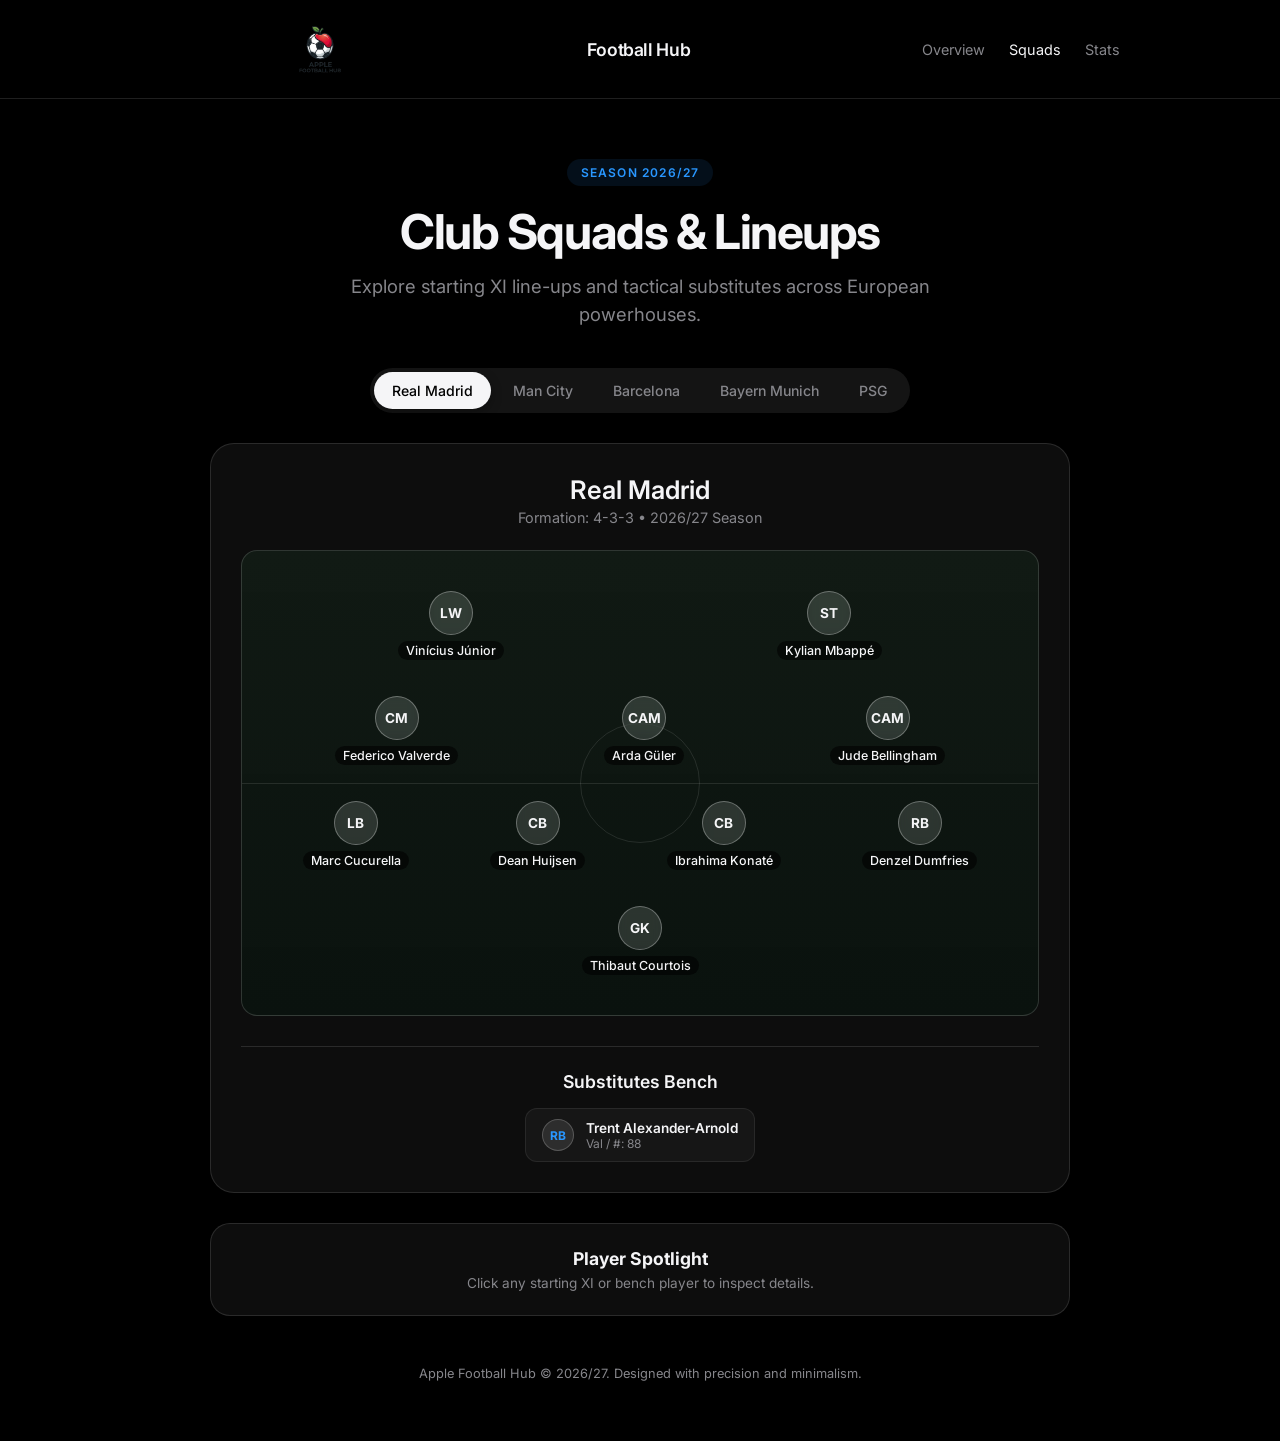
==== AppleFC/squads.html @ 1235b4f9 "Add files via upload" ====
<!DOCTYPE html>
<html lang="en">
<head>
  <meta charset="UTF-8">
  <meta name="viewport" content="width=device-width, initial-scale=1.0">
  <title>Apple Football Hub - Squads</title>
  <link rel="preconnect" href="https://fonts.googleapis.com">
  <link rel="preconnect" href="https://fonts.gstatic.com" crossorigin>
  <link href="https://fonts.googleapis.com/css2?family=Inter:wght@300;400;500;600;700&display=swap" rel="stylesheet">
  <style>
    :root {
      --bg-color: #000000;
      --card-bg: rgba(255, 255, 255, 0.05);
      --card-border: rgba(255, 255, 255, 0.12);
      --text-main: #f5f5f7;
      --text-muted: #86868b;
      --accent-color: #2997ff;
      --font-family: 'Inter', -apple-system, BlinkMacSystemFont, "SF Pro Display", sans-serif;
    }

    * {
      box-sizing: border-box;
      margin: 0;
      padding: 0;
    }

    body {
      background-color: var(--bg-color);
      color: var(--text-main);
      font-family: var(--font-family);
      -webkit-font-smoothing: antialiased;
      padding-bottom: 60px;
    }

    .navbar {
      position: sticky;
      top: 0;
      z-index: 100;
      background: rgba(0, 0, 0, 0.8);
      backdrop-filter: blur(20px);
      -webkit-backdrop-filter: blur(20px);
      border-bottom: 1px solid var(--card-border);
    }

    .nav-container {
      max-width: 1000px;
      margin: 0 auto;
      display: flex;
      justify-content: space-between;
      align-items: center;
      padding: 14px 20px;
    }

    .brand-logo {
      color: var(--text-main);
      text-decoration: none;
      font-weight: 600;
      font-size: 1.1rem;
      letter-spacing: -0.02em;
    }

    .nav-links {
      display: flex;
      list-style: none;
      gap: 24px;
    }

    .nav-item {
      color: var(--text-muted);
      text-decoration: none;
      font-size: 0.9rem;
      transition: color 0.2s ease;
    }

    .nav-item:hover, .nav-item.active {
      color: var(--text-main);
    }

    .hero-section {
      text-align: center;
      padding: 60px 20px 40px;
      max-width: 700px;
      margin: 0 auto;
    }

    .badge {
      font-size: 0.75rem;
      font-weight: 600;
      text-transform: uppercase;
      color: var(--accent-color);
      letter-spacing: 0.1em;
      background: rgba(41, 151, 255, 0.1);
      padding: 6px 14px;
      border-radius: 20px;
      display: inline-block;
      margin-bottom: 16px;
    }

    .hero-section h1 {
      font-size: 3rem;
      font-weight: 700;
      letter-spacing: -0.03em;
      margin-bottom: 12px;
    }

    .hero-section p {
      color: var(--text-muted);
      font-size: 1.15rem;
      line-height: 1.5;
    }

    .hub-container {
      max-width: 900px;
      margin: 0 auto;
      padding: 0 20px;
    }

    .tab-section {
      display: flex;
      justify-content: center;
      margin-bottom: 30px;
    }

    .tabs {
      background: rgba(255, 255, 255, 0.08);
      padding: 4px;
      border-radius: 30px;
      display: flex;
      gap: 4px;
      flex-wrap: wrap;
      justify-content: center;
    }

    .tab-btn {
      background: transparent;
      border: none;
      color: var(--text-muted);
      padding: 10px 18px;
      border-radius: 20px;
      font-family: inherit;
      font-size: 0.88rem;
      font-weight: 500;
      cursor: pointer;
      transition: all 0.25s ease;
    }

    .tab-btn.active {
      background: var(--text-main);
      color: #000;
      box-shadow: 0 4px 12px rgba(0, 0, 0, 0.3);
    }

    .pitch-card-wrapper {
      background: var(--card-bg);
      border: 1px solid var(--card-border);
      border-radius: 24px;
      padding: 30px;
      backdrop-filter: blur(10px);
    }

    .card-header {
      text-align: center;
      margin-bottom: 24px;
    }

    .card-header h2 {
      font-size: 1.6rem;
      font-weight: 600;
    }

    .card-header p {
      color: var(--text-muted);
      font-size: 0.9rem;
      margin-top: 4px;
    }

    .pitch {
      position: relative;
      background: linear-gradient(180deg, rgba(20, 35, 25, 0.6) 0%, rgba(10, 20, 15, 0.8) 100%);
      border: 1px solid rgba(255, 255, 255, 0.15);
      border-radius: 16px;
      padding: 40px 20px;
      display: flex;
      flex-direction: column;
      gap: 36px;
      overflow: hidden;
    }

    .pitch-line.half-line {
      position: absolute;
      top: 50%;
      left: 0;
      right: 0;
      height: 1px;
      background: rgba(255, 255, 255, 0.1);
    }

    .pitch-line.center-circle {
      position: absolute;
      top: 50%;
      left: 50%;
      transform: translate(-50%, -50%);
      width: 120px;
      height: 120px;
      border: 1px solid rgba(255, 255, 255, 0.1);
      border-radius: 50%;
    }

    .pitch-row {
      display: flex;
      justify-content: space-around;
      position: relative;
      z-index: 2;
    }

    .player-card {
      display: flex;
      flex-direction: column;
      align-items: center;
      cursor: pointer;
      transition: transform 0.2s ease;
    }

    .player-card:hover {
      transform: translateY(-4px) scale(1.05);
    }

    .player-badge {
      width: 44px;
      height: 44px;
      border-radius: 50%;
      background: rgba(255, 255, 255, 0.12);
      border: 1px solid rgba(255, 255, 255, 0.3);
      display: flex;
      align-items: center;
      justify-content: center;
      font-weight: 700;
      font-size: 0.85rem;
      color: var(--text-main);
      backdrop-filter: blur(5px);
    }

    .player-name {
      margin-top: 6px;
      font-size: 0.78rem;
      font-weight: 500;
      background: rgba(0, 0, 0, 0.6);
      padding: 2px 8px;
      border-radius: 10px;
      text-align: center;
    }

    .subs-section {
      margin-top: 30px;
      padding-top: 24px;
      border-top: 1px solid var(--card-border);
    }

    .subs-title {
      font-size: 1.1rem;
      font-weight: 600;
      text-align: center;
      margin-bottom: 16px;
      color: var(--text-main);
    }

    .subs-grid {
      display: flex;
      justify-content: center;
      gap: 16px;
      flex-wrap: wrap;
    }

    .sub-card {
      background: rgba(255, 255, 255, 0.04);
      border: 1px solid rgba(255, 255, 255, 0.08);
      border-radius: 12px;
      padding: 10px 16px;
      display: flex;
      align-items: center;
      gap: 12px;
      min-width: 140px;
      cursor: pointer;
      transition: background 0.2s ease, border-color 0.2s ease;
    }

    .sub-card:hover {
      background: rgba(255, 255, 255, 0.08);
      border-color: rgba(255, 255, 255, 0.2);
    }

    .sub-badge {
      width: 32px;
      height: 32px;
      border-radius: 50%;
      background: rgba(255, 255, 255, 0.1);
      border: 1px solid rgba(255, 255, 255, 0.2);
      display: flex;
      align-items: center;
      justify-content: center;
      font-weight: 700;
      font-size: 0.75rem;
      color: var(--accent-color);
    }

    .sub-info {
      display: flex;
      flex-direction: column;
    }

    .sub-name {
      font-size: 0.85rem;
      font-weight: 600;
      color: var(--text-main);
    }

    .sub-pos {
      font-size: 0.75rem;
      color: var(--text-muted);
    }

    .inspector-section {
      margin-top: 30px;
    }

    .glass-card {
      background: var(--card-bg);
      border: 1px solid var(--card-border);
      border-radius: 20px;
      padding: 24px;
      text-align: center;
    }

    .glass-card h3 {
      font-size: 1.1rem;
      margin-bottom: 6px;
    }

    .hint {
      color: var(--text-muted);
      font-size: 0.85rem;
    }

    .stats-grid {
      display: flex;
      justify-content: center;
      gap: 20px;
      margin-top: 16px;
    }

    .stat-box {
      background: rgba(255, 255, 255, 0.04);
      border: 1px solid rgba(255, 255, 255, 0.08);
      padding: 12px 20px;
      border-radius: 12px;
      min-width: 100px;
    }

    .stat-label {
      display: block;
      font-size: 0.75rem;
      color: var(--text-muted);
      margin-bottom: 4px;
    }

    .stat-val {
      font-size: 1.2rem;
      font-weight: 700;
      color: var(--accent-color);
    }

    footer {
      text-align: center;
      color: var(--text-muted);
      font-size: 0.8rem;
      margin-top: 50px;
    }
      .logo {
    height: 70px;
    justify-content: center;
    padding-left: 125px;
    }
  </style>
</head>
<body>

  <nav class="navbar">
    <div class="nav-container">
      <img src="image/logo.png" alt="" class="logo"><a href="index.html" class="brand-logo">Football Hub</a>
      <ul class="nav-links">
        <li><a href="index.html" class="nav-item">Overview</a></li>
        <li><a href="squads.html" class="nav-item active">Squads</a></li>
        <li><a href="stats.html" class="nav-item">Stats</a></li>
      </ul>
    </div>
  </nav>

  <header class="hero-section">
    <span class="badge">Season 2026/27</span>
    <h1>Club Squads & Lineups</h1>
    <p>Explore starting XI line-ups and tactical substitutes across European powerhouses.</p>
  </header>

  <main class="hub-container">

    <section class="tab-section">
      <div class="tabs">
        <button class="tab-btn active" onclick="switchTeam('realmadrid', this)">Real Madrid</button>
        <button class="tab-btn" onclick="switchTeam('mancity', this)">Man City</button>
        <button class="tab-btn" onclick="switchTeam('barcelona', this)">Barcelona</button>
        <button class="tab-btn" onclick="switchTeam('bayern', this)">Bayern Munich</button>
        <button class="tab-btn" onclick="switchTeam('psg', this)">PSG</button>
      </div>
    </section>

    <section class="pitch-card-wrapper">
      <div class="card-header">
        <h2 id="team-title">Real Madrid</h2>
        <p id="team-sub">Formation: 4-3-3 • 2026/27 Season</p>
      </div>

      <div class="pitch">
        <div class="pitch-line center-circle"></div>
        <div class="pitch-line half-line"></div>
        
        <div class="pitch-row forwards" id="row-forwards"></div>
        <div class="pitch-row midfielders" id="row-midfielders"></div>
        <div class="pitch-row defenders" id="row-defenders"></div>
        <div class="pitch-row goalkeeper" id="row-gk"></div>
      </div>

      <div class="subs-section">
        <h3 class="subs-title">Substitutes Bench</h3>
        <div class="subs-grid" id="subs-container">
          <!-- Dynamically populated substitutes -->
        </div>
      </div>
    </section>

    <section class="inspector-section">
      <div class="glass-card" id="inspector-card">
        <h3>Player Spotlight</h3>
        <p class="hint">Click any starting XI or bench player to inspect details.</p>
        <div class="player-details" id="player-details" style="display: none;">
          <h2 id="spotlight-name">Player Name</h2>
          <div class="stats-grid">
            <div class="stat-box">
              <span class="stat-label">Position</span>
              <span class="stat-val" id="spotlight-pos">-</span>
            </div>
            <div class="stat-box">
              <span class="stat-label">Jersey # / OVR</span>
              <span class="stat-val" id="spotlight-rating">-</span>
            </div>
            <div class="stat-box">
              <span class="stat-label">Role</span>
              <span class="stat-val" id="spotlight-role">-</span>
            </div>
          </div>
        </div>
      </div>
    </section>

  </main>

  <footer>
    <p>Apple Football Hub &copy; 2026/27. Designed with precision and minimalism.</p>
  </footer>

  <script>
    const teamSquads = {
      realmadrid: {
        title: "Real Madrid",
        subtitle: "Formation: 4-3-3 • 2026/27 Season",
        xi: {
          forwards: [
            { name: "Vinícius Júnior", pos: "LW", rating: "92", role: "Starter" },
            { name: "Kylian Mbappé", pos: "ST", rating: "95", role: "Starter" }
          ],
          midfielders: [
            { name: "Federico Valverde", pos: "CM", rating: "90", role: "Starter" },
            { name: "Arda Güler", pos: "CAM", rating: "84", role: "Starter" },
            { name: "Jude Bellingham", pos: "CAM", rating: "93", role: "Starter" }
          ],
          defenders: [
            { name: "Marc Cucurella", pos: "LB", rating: "84", role: "Starter" },
            { name: "Dean Huijsen", pos: "CB", rating: "81", role: "Starter" },
            { name: "Ibrahima Konaté", pos: "CB", rating: "87", role: "Starter" },
            { name: "Denzel Dumfries", pos: "RB", rating: "85", role: "Starter" }
          ],
          gk: [
            { name: "Thibaut Courtois", pos: "GK", rating: "91", role: "Starter" }
          ]
        },
        subs: [
          { name: "Trent Alexander-Arnold", pos: "RB", rating: "88", role: "Substitute" }
        ]
      },
      mancity: {
        title: "Manchester City",
        subtitle: "Tactical Setup • 2026/27 Season",
        xi: {
          forwards: [
            { name: "Erling Haaland", pos: "ST", rating: "94", role: "Starter" }
          ],
          midfielders: [
            { name: "Antoine Semenyo", pos: "RW", rating: "82", role: "Starter" },
            { name: "Rayan Cherki", pos: "CAM", rating: "83", role: "Starter" },
            { name: "Iliman Ndiaye", pos: "CAM", rating: "81", role: "Starter" },
            { name: "Elliot Anderson", pos: "CM", rating: "80", role: "Starter" },
            { name: "Enzo Fernández", pos: "CM", rating: "87", role: "Starter" }
          ],
          defenders: [
            { name: "Joško Gvardiol", pos: "LB", rating: "86", role: "Starter" },
            { name: "Marc Guéhi", pos: "CB", rating: "84", role: "Starter" },
            { name: "Rúben Dias", pos: "CB", rating: "91", role: "Starter" },
            { name: "Matheus Nunes", pos: "RB", rating: "82", role: "Starter" }
          ],
          gk: [
            { name: "Gianluigi Donnarumma", pos: "GK", rating: "91", role: "Starter" }
          ]
        },
        subs: []
      },
      barcelona: {
        title: "FC Barcelona",
        subtitle: "Formation: 4-3-3 • 2026/27 Season",
        xi: {
          forwards: [
            { name: "Anthony Gordon", pos: "LW", rating: "85", role: "Starter" },
            { name: "Raphinha", pos: "ST", rating: "92", role: "Starter" },
            { name: "Lamine Yamal", pos: "RW", rating: "93", role: "Starter" }
          ],
          midfielders: [
            { name: "Pedri", pos: "CM", rating: "90", role: "Starter" },
            { name: "Rodri", pos: "CDM", rating: "92", role: "Starter" },
            { name: "Fermín López", pos: "CM", rating: "84", role: "Starter" }
          ],
          defenders: [
            { name: "João Cancelo", pos: "LB", rating: "86", role: "Starter" },
            { name: "Pau Cubarsí", pos: "CB", rating: "84", role: "Starter" },
            { name: "Andreas Christensen", pos: "CB", rating: "83", role: "Starter" },
            { name: "Eric Garcia", pos: "RB", rating: "80", role: "Starter" }
          ],
          gk: [
            { name: "Dominik Livaković", pos: "GK", rating: "84", role: "Starter" }
          ]
        },
        subs: []
      },
      bayern: {
        title: "Bayern Munich",
        subtitle: "Formation: 4-2-3-1 • 2026/27 Season",
        xi: {
          forwards: [
            { name: "Harry Kane", pos: "ST", rating: "#9", role: "Starter" },
            { name: "Luis Díaz", pos: "LW", rating: "#14", role: "Starter" },
            { name: "Jamal Musiala", pos: "CAM", rating: "#10", role: "Starter" },
            { name: "Michael Olise", pos: "RW", rating: "#17", role: "Starter" }
          ],
          midfielders: [
            { name: "Joshua Kimmich", pos: "CM", rating: "#6", role: "Starter" },
            { name: "Aleksandar Pavlović", pos: "CM", rating: "#45", role: "Starter" }
          ],
          defenders: [
            { name: "Alphonso Davies", pos: "LB", rating: "#19", role: "Starter" },
            { name: "Dayot Upamecano", pos: "CB", rating: "#2", role: "Starter" },
            { name: "Jonathan Tah", pos: "CB", rating: "#4", role: "Starter" },
            { name: "Josip Stanišić", pos: "RB", rating: "#44", role: "Starter" }
          ],
          gk: [
            { name: "Manuel Neuer", pos: "GK", rating: "#1", role: "Starter" }
          ]
        },
        subs: []
      },
      psg: {
        title: "Paris Saint-Germain",
        subtitle: "Formation: 4-3-3 • 2026/27 Season",
        xi: {
          forwards: [
            { name: "Ousmane Dembélé", pos: "RW", rating: "89", role: "Starter" },
            { name: "Khvicha Kvaratskhelia", pos: "ST", rating: "88", role: "Starter" },
            { name: "Désiré Doué", pos: "LW", rating: "83", role: "Starter" }
          ],
          midfielders: [
            { name: "Vitinha", pos: "CM", rating: "90", role: "Starter" },
            { name: "João Neves", pos: "CM", rating: "86", role: "Starter" },
            { name: "Warren Zaïre-Emery", pos: "CM", rating: "85", role: "Starter" }
          ],
          defenders: [
            { name: "Nuno Mendes", pos: "LB", rating: "87", role: "Starter" },
            { name: "Willian Pacho", pos: "CB", rating: "84", role: "Starter" },
            { name: "Marquinhos", pos: "CB", rating: "87", role: "Starter" },
            { name: "Achraf Hakimi", pos: "RB", rating: "89", role: "Starter" }
          ],
          gk: [
            { name: "Matvey Safonov", pos: "GK", rating: "82", role: "Starter" }
          ]
        },
        subs: [
          { name: "Fabián Ruiz", pos: "CM", rating: "85", role: "Substitute" }
        ]
      }
    };

    function renderTeamSquad(key) {
      const team = teamSquads[key];
      
      document.getElementById('team-title').textContent = team.title;
      document.getElementById('team-sub').textContent = team.subtitle;

      renderRow('row-forwards', team.xi.forwards);
      renderRow('row-midfielders', team.xi.midfielders);
      renderRow('row-defenders', team.xi.defenders);
      renderRow('row-gk', team.xi.gk);

      renderSubs(team.subs);
    }

    function renderRow(rowId, playerList) {
      const container = document.getElementById(rowId);
      container.innerHTML = '';

      if (!playerList) return;

      playerList.forEach(player => {
        const card = document.createElement('div');
        card.className = 'player-card';
        card.onclick = () => selectPlayer(player);

        card.innerHTML = `
          <div class="player-badge">${player.pos}</div>
          <div class="player-name">${player.name}</div>
        `;

        container.appendChild(card);
      });
    }

    function renderSubs(subsList) {
      const container = document.getElementById('subs-container');
      container.innerHTML = '';

      if (!subsList || subsList.length === 0) {
        container.innerHTML = '<p class="hint">No substitutes listed for this matchday squad.</p>';
        return;
      }

      subsList.forEach(player => {
        const subCard = document.createElement('div');
        subCard.className = 'sub-card';
        subCard.onclick = () => selectPlayer(player);

        subCard.innerHTML = `
          <div class="sub-badge">${player.pos}</div>
          <div class="sub-info">
            <span class="sub-name">${player.name}</span>
            <span class="sub-pos">Val / #: ${player.rating}</span>
          </div>
        `;

        container.appendChild(subCard);
      });
    }

    function switchTeam(key, element) {
      document.querySelectorAll('.tab-btn').forEach(btn => btn.classList.remove('active'));
      element.classList.add('active');
      renderTeamSquad(key);
    }

    function selectPlayer(player) {
      document.querySelector('.hint').style.display = 'none';
      const details = document.getElementById('player-details');
      details.style.display = 'block';

      document.getElementById('spotlight-name').textContent = player.name;
      document.getElementById('spotlight-pos').textContent = player.pos;
      document.getElementById('spotlight-rating').textContent = player.rating;
      document.getElementById('spotlight-role').textContent = player.role;
    }

    document.addEventListener('DOMContentLoaded', () => {
      renderTeamSquad('realmadrid');
    });
  </script>
</body>
</html>
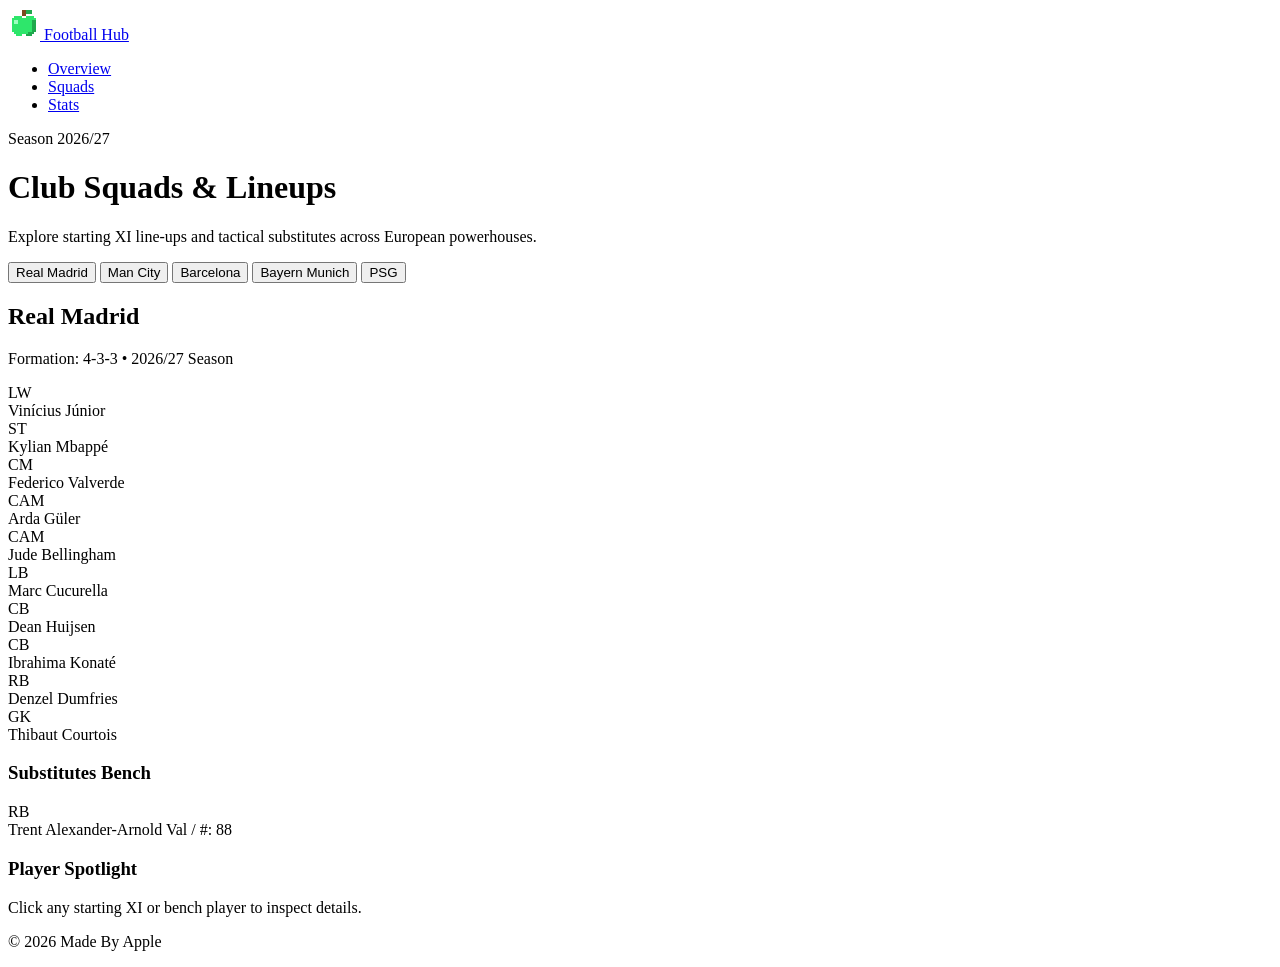
==== commit 73fcfa5a: "Add files via upload" ====
--- a/AppleFC/squads.html
+++ b/AppleFC/squads.html
@@ -3,390 +3,21 @@
 <head>
   <meta charset="UTF-8">
   <meta name="viewport" content="width=device-width, initial-scale=1.0">
-  <title>Apple Football Hub - Squads</title>
+  <title>Apples Football Hub - Squads</title>
+  <link rel="icon" type="image/png" href="[data-uri]">
   <link rel="preconnect" href="https://fonts.googleapis.com">
   <link rel="preconnect" href="https://fonts.gstatic.com" crossorigin>
-  <link href="https://fonts.googleapis.com/css2?family=Inter:wght@300;400;500;600;700&display=swap" rel="stylesheet">
-  <style>
-    :root {
-      --bg-color: #000000;
-      --card-bg: rgba(255, 255, 255, 0.05);
-      --card-border: rgba(255, 255, 255, 0.12);
-      --text-main: #f5f5f7;
-      --text-muted: #86868b;
-      --accent-color: #2997ff;
-      --font-family: 'Inter', -apple-system, BlinkMacSystemFont, "SF Pro Display", sans-serif;
-    }
-
-    * {
-      box-sizing: border-box;
-      margin: 0;
-      padding: 0;
-    }
-
-    body {
-      background-color: var(--bg-color);
-      color: var(--text-main);
-      font-family: var(--font-family);
-      -webkit-font-smoothing: antialiased;
-      padding-bottom: 60px;
-    }
-
-    .navbar {
-      position: sticky;
-      top: 0;
-      z-index: 100;
-      background: rgba(0, 0, 0, 0.8);
-      backdrop-filter: blur(20px);
-      -webkit-backdrop-filter: blur(20px);
-      border-bottom: 1px solid var(--card-border);
-    }
-
-    .nav-container {
-      max-width: 1000px;
-      margin: 0 auto;
-      display: flex;
-      justify-content: space-between;
-      align-items: center;
-      padding: 14px 20px;
-    }
-
-    .brand-logo {
-      color: var(--text-main);
-      text-decoration: none;
-      font-weight: 600;
-      font-size: 1.1rem;
-      letter-spacing: -0.02em;
-    }
-
-    .nav-links {
-      display: flex;
-      list-style: none;
-      gap: 24px;
-    }
-
-    .nav-item {
-      color: var(--text-muted);
-      text-decoration: none;
-      font-size: 0.9rem;
-      transition: color 0.2s ease;
-    }
-
-    .nav-item:hover, .nav-item.active {
-      color: var(--text-main);
-    }
-
-    .hero-section {
-      text-align: center;
-      padding: 60px 20px 40px;
-      max-width: 700px;
-      margin: 0 auto;
-    }
-
-    .badge {
-      font-size: 0.75rem;
-      font-weight: 600;
-      text-transform: uppercase;
-      color: var(--accent-color);
-      letter-spacing: 0.1em;
-      background: rgba(41, 151, 255, 0.1);
-      padding: 6px 14px;
-      border-radius: 20px;
-      display: inline-block;
-      margin-bottom: 16px;
-    }
-
-    .hero-section h1 {
-      font-size: 3rem;
-      font-weight: 700;
-      letter-spacing: -0.03em;
-      margin-bottom: 12px;
-    }
-
-    .hero-section p {
-      color: var(--text-muted);
-      font-size: 1.15rem;
-      line-height: 1.5;
-    }
-
-    .hub-container {
-      max-width: 900px;
-      margin: 0 auto;
-      padding: 0 20px;
-    }
-
-    .tab-section {
-      display: flex;
-      justify-content: center;
-      margin-bottom: 30px;
-    }
-
-    .tabs {
-      background: rgba(255, 255, 255, 0.08);
-      padding: 4px;
-      border-radius: 30px;
-      display: flex;
-      gap: 4px;
-      flex-wrap: wrap;
-      justify-content: center;
-    }
-
-    .tab-btn {
-      background: transparent;
-      border: none;
-      color: var(--text-muted);
-      padding: 10px 18px;
-      border-radius: 20px;
-      font-family: inherit;
-      font-size: 0.88rem;
-      font-weight: 500;
-      cursor: pointer;
-      transition: all 0.25s ease;
-    }
-
-    .tab-btn.active {
-      background: var(--text-main);
-      color: #000;
-      box-shadow: 0 4px 12px rgba(0, 0, 0, 0.3);
-    }
-
-    .pitch-card-wrapper {
-      background: var(--card-bg);
-      border: 1px solid var(--card-border);
-      border-radius: 24px;
-      padding: 30px;
-      backdrop-filter: blur(10px);
-    }
-
-    .card-header {
-      text-align: center;
-      margin-bottom: 24px;
-    }
-
-    .card-header h2 {
-      font-size: 1.6rem;
-      font-weight: 600;
-    }
-
-    .card-header p {
-      color: var(--text-muted);
-      font-size: 0.9rem;
-      margin-top: 4px;
-    }
-
-    .pitch {
-      position: relative;
-      background: linear-gradient(180deg, rgba(20, 35, 25, 0.6) 0%, rgba(10, 20, 15, 0.8) 100%);
-      border: 1px solid rgba(255, 255, 255, 0.15);
-      border-radius: 16px;
-      padding: 40px 20px;
-      display: flex;
-      flex-direction: column;
-      gap: 36px;
-      overflow: hidden;
-    }
-
-    .pitch-line.half-line {
-      position: absolute;
-      top: 50%;
-      left: 0;
-      right: 0;
-      height: 1px;
-      background: rgba(255, 255, 255, 0.1);
-    }
-
-    .pitch-line.center-circle {
-      position: absolute;
-      top: 50%;
-      left: 50%;
-      transform: translate(-50%, -50%);
-      width: 120px;
-      height: 120px;
-      border: 1px solid rgba(255, 255, 255, 0.1);
-      border-radius: 50%;
-    }
-
-    .pitch-row {
-      display: flex;
-      justify-content: space-around;
-      position: relative;
-      z-index: 2;
-    }
-
-    .player-card {
-      display: flex;
-      flex-direction: column;
-      align-items: center;
-      cursor: pointer;
-      transition: transform 0.2s ease;
-    }
-
-    .player-card:hover {
-      transform: translateY(-4px) scale(1.05);
-    }
-
-    .player-badge {
-      width: 44px;
-      height: 44px;
-      border-radius: 50%;
-      background: rgba(255, 255, 255, 0.12);
-      border: 1px solid rgba(255, 255, 255, 0.3);
-      display: flex;
-      align-items: center;
-      justify-content: center;
-      font-weight: 700;
-      font-size: 0.85rem;
-      color: var(--text-main);
-      backdrop-filter: blur(5px);
-    }
-
-    .player-name {
-      margin-top: 6px;
-      font-size: 0.78rem;
-      font-weight: 500;
-      background: rgba(0, 0, 0, 0.6);
-      padding: 2px 8px;
-      border-radius: 10px;
-      text-align: center;
-    }
-
-    .subs-section {
-      margin-top: 30px;
-      padding-top: 24px;
-      border-top: 1px solid var(--card-border);
-    }
-
-    .subs-title {
-      font-size: 1.1rem;
-      font-weight: 600;
-      text-align: center;
-      margin-bottom: 16px;
-      color: var(--text-main);
-    }
-
-    .subs-grid {
-      display: flex;
-      justify-content: center;
-      gap: 16px;
-      flex-wrap: wrap;
-    }
-
-    .sub-card {
-      background: rgba(255, 255, 255, 0.04);
-      border: 1px solid rgba(255, 255, 255, 0.08);
-      border-radius: 12px;
-      padding: 10px 16px;
-      display: flex;
-      align-items: center;
-      gap: 12px;
-      min-width: 140px;
-      cursor: pointer;
-      transition: background 0.2s ease, border-color 0.2s ease;
-    }
-
-    .sub-card:hover {
-      background: rgba(255, 255, 255, 0.08);
-      border-color: rgba(255, 255, 255, 0.2);
-    }
-
-    .sub-badge {
-      width: 32px;
-      height: 32px;
-      border-radius: 50%;
-      background: rgba(255, 255, 255, 0.1);
-      border: 1px solid rgba(255, 255, 255, 0.2);
-      display: flex;
-      align-items: center;
-      justify-content: center;
-      font-weight: 700;
-      font-size: 0.75rem;
-      color: var(--accent-color);
-    }
-
-    .sub-info {
-      display: flex;
-      flex-direction: column;
-    }
-
-    .sub-name {
-      font-size: 0.85rem;
-      font-weight: 600;
-      color: var(--text-main);
-    }
-
-    .sub-pos {
-      font-size: 0.75rem;
-      color: var(--text-muted);
-    }
-
-    .inspector-section {
-      margin-top: 30px;
-    }
-
-    .glass-card {
-      background: var(--card-bg);
-      border: 1px solid var(--card-border);
-      border-radius: 20px;
-      padding: 24px;
-      text-align: center;
-    }
-
-    .glass-card h3 {
-      font-size: 1.1rem;
-      margin-bottom: 6px;
-    }
-
-    .hint {
-      color: var(--text-muted);
-      font-size: 0.85rem;
-    }
-
-    .stats-grid {
-      display: flex;
-      justify-content: center;
-      gap: 20px;
-      margin-top: 16px;
-    }
-
-    .stat-box {
-      background: rgba(255, 255, 255, 0.04);
-      border: 1px solid rgba(255, 255, 255, 0.08);
-      padding: 12px 20px;
-      border-radius: 12px;
-      min-width: 100px;
-    }
-
-    .stat-label {
-      display: block;
-      font-size: 0.75rem;
-      color: var(--text-muted);
-      margin-bottom: 4px;
-    }
-
-    .stat-val {
-      font-size: 1.2rem;
-      font-weight: 700;
-      color: var(--accent-color);
-    }
-
-    footer {
-      text-align: center;
-      color: var(--text-muted);
-      font-size: 0.8rem;
-      margin-top: 50px;
-    }
-      .logo {
-    height: 70px;
-    justify-content: center;
-    padding-left: 125px;
-    }
-  </style>
+  <link href="https://fonts.googleapis.com/css2?family=Press+Start+2P&family=VT323&display=swap" rel="stylesheet">
+  <link rel="stylesheet" href="style.css">
 </head>
 <body>
 
   <nav class="navbar">
     <div class="nav-container">
-      <img src="image/logo.png" alt="" class="logo"><a href="index.html" class="brand-logo">Football Hub</a>
+      <a href="index.html" class="brand">
+        <img src="[data-uri]" alt="" class="logo">
+        <span>Football Hub</span>
+      </a>
       <ul class="nav-links">
         <li><a href="index.html" class="nav-item">Overview</a></li>
         <li><a href="squads.html" class="nav-item active">Squads</a></li>
@@ -397,7 +28,7 @@
 
   <header class="hero-section">
     <span class="badge">Season 2026/27</span>
-    <h1>Club Squads & Lineups</h1>
+    <h1>Club Squads &amp; Lineups</h1>
     <p>Explore starting XI line-ups and tactical substitutes across European powerhouses.</p>
   </header>
 
@@ -422,26 +53,24 @@
       <div class="pitch">
         <div class="pitch-line center-circle"></div>
         <div class="pitch-line half-line"></div>
-        
-        <div class="pitch-row forwards" id="row-forwards"></div>
-        <div class="pitch-row midfielders" id="row-midfielders"></div>
-        <div class="pitch-row defenders" id="row-defenders"></div>
-        <div class="pitch-row goalkeeper" id="row-gk"></div>
+
+        <div class="pitch-row" id="row-forwards"></div>
+        <div class="pitch-row" id="row-midfielders"></div>
+        <div class="pitch-row" id="row-defenders"></div>
+        <div class="pitch-row" id="row-gk"></div>
       </div>
 
       <div class="subs-section">
         <h3 class="subs-title">Substitutes Bench</h3>
-        <div class="subs-grid" id="subs-container">
-          <!-- Dynamically populated substitutes -->
-        </div>
+        <div class="subs-grid" id="subs-container"></div>
       </div>
     </section>
 
     <section class="inspector-section">
-      <div class="glass-card" id="inspector-card">
+      <div class="glass-card">
         <h3>Player Spotlight</h3>
-        <p class="hint">Click any starting XI or bench player to inspect details.</p>
-        <div class="player-details" id="player-details" style="display: none;">
+        <p class="hint" id="spotlight-hint">Click any starting XI or bench player to inspect details.</p>
+        <div id="player-details" hidden>
           <h2 id="spotlight-name">Player Name</h2>
           <div class="stats-grid">
             <div class="stat-box">
@@ -464,7 +93,7 @@
   </main>
 
   <footer>
-    <p>Apple Football Hub &copy; 2026/27. Designed with precision and minimalism.</p>
+    <p>&copy; 2026 Made By Apple</p>
   </footer>
 
   <script>
@@ -606,7 +235,7 @@
 
     function renderTeamSquad(key) {
       const team = teamSquads[key];
-      
+
       document.getElementById('team-title').textContent = team.title;
       document.getElementById('team-sub').textContent = team.subtitle;
 
@@ -671,9 +300,8 @@
     }
 
     function selectPlayer(player) {
-      document.querySelector('.hint').style.display = 'none';
-      const details = document.getElementById('player-details');
-      details.style.display = 'block';
+      document.getElementById('spotlight-hint').hidden = true;
+      document.getElementById('player-details').hidden = false;
 
       document.getElementById('spotlight-name').textContent = player.name;
       document.getElementById('spotlight-pos').textContent = player.pos;
@@ -686,4 +314,4 @@
     });
   </script>
 </body>
-</html>+</html>
